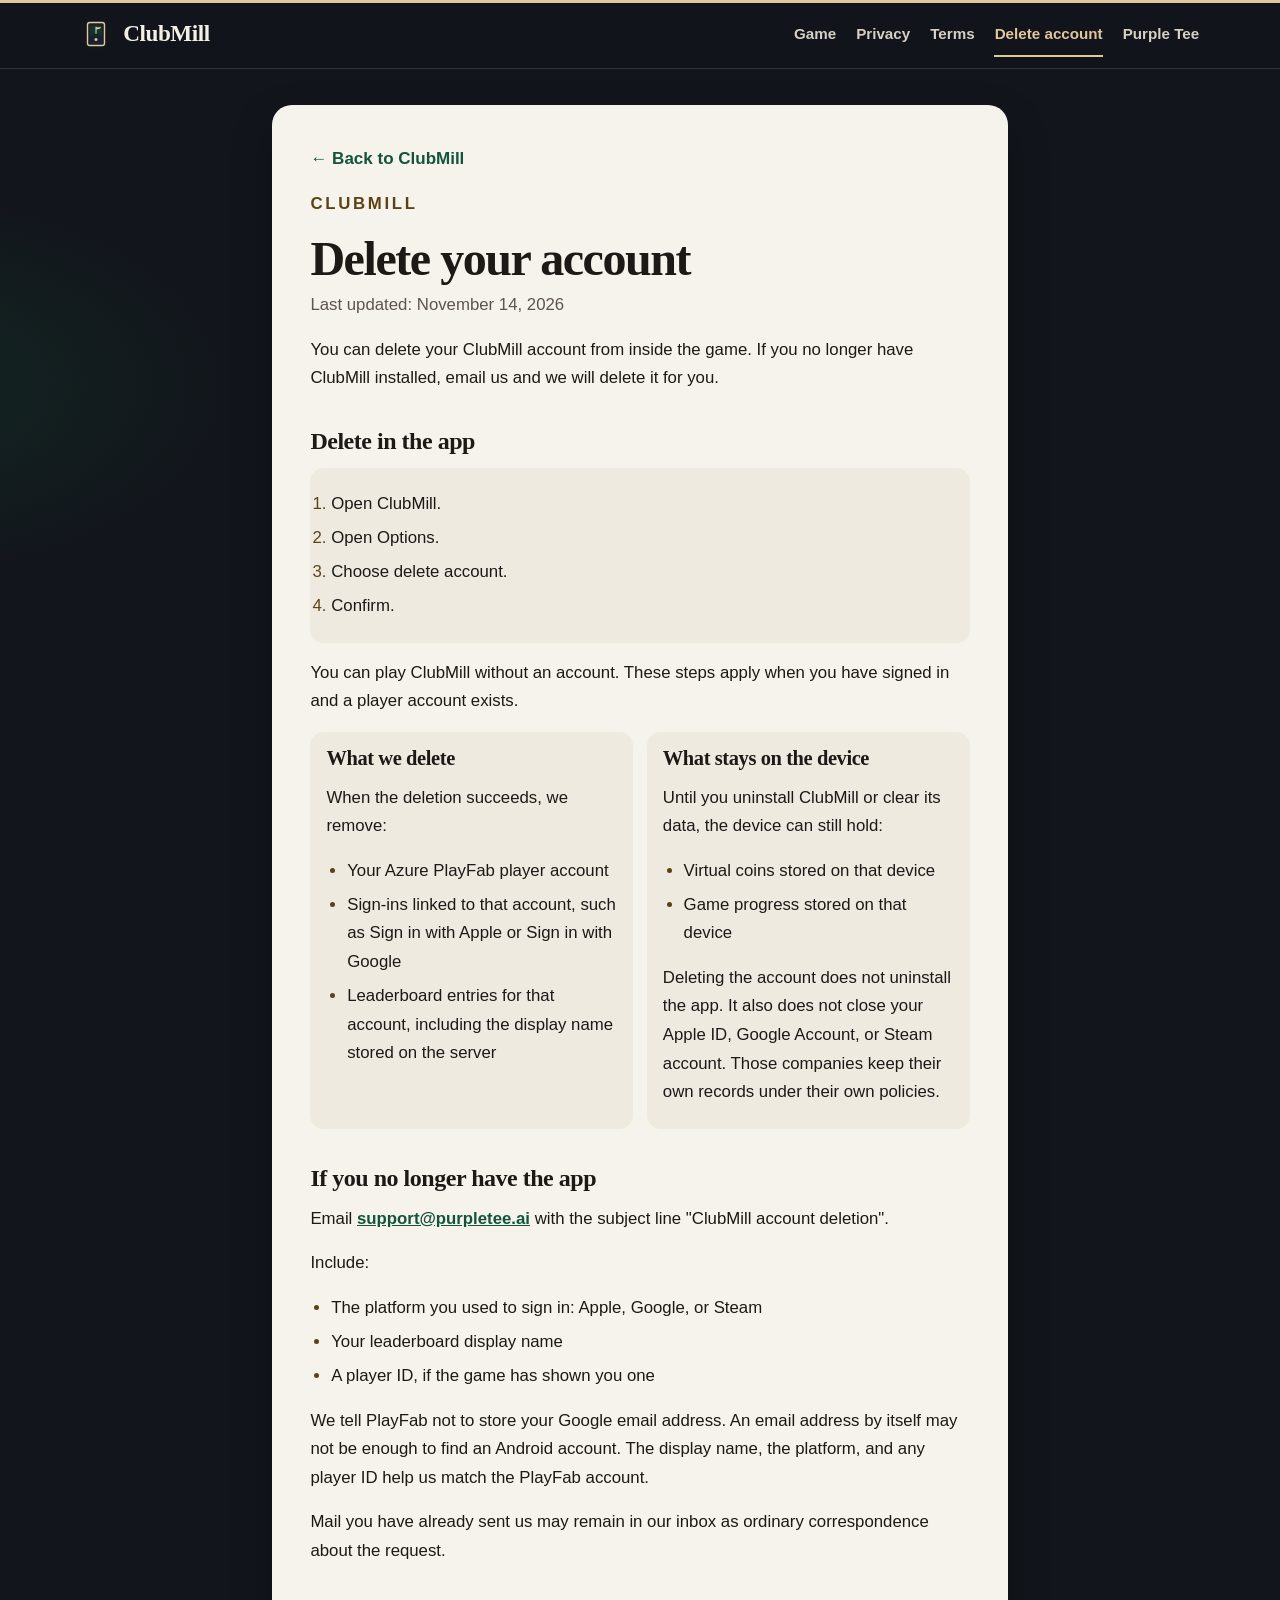
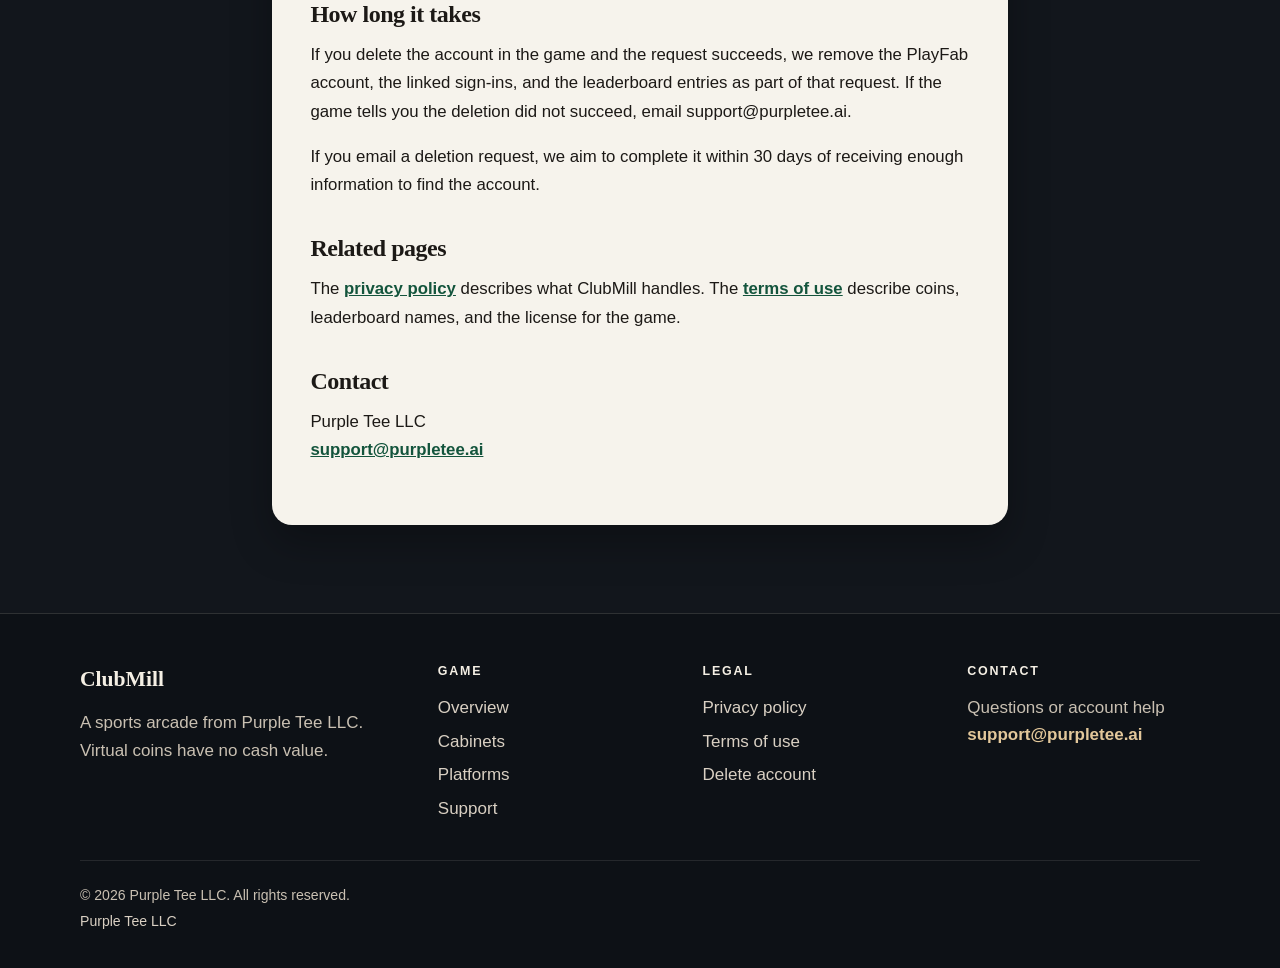
==== clubmill-delete-account.html @ e3144388 "Add ClubMill pages for store listings ClubMill gets its own landing page, privacy policy, terms, and" ====
<!DOCTYPE html>
<html lang="en">
<head>
    <meta charset="UTF-8">
    <meta name="viewport" content="width=device-width, initial-scale=1.0">
    <meta name="description" content="How to delete your ClubMill account, in the game or by email to Purple Tee LLC at support@purpletee.ai.">
    <title>Delete Your ClubMill Account</title>
    <link rel="canonical" href="https://purpletee.ai/clubmill-delete-account.html">
    <meta name="referrer" content="strict-origin-when-cross-origin">
    <meta name="theme-color" content="#12161c">
    <meta http-equiv="Content-Security-Policy" content="default-src 'self'; script-src 'self'; style-src 'self'; img-src 'self'; object-src 'none'; base-uri 'self'; form-action 'self'; upgrade-insecure-requests">
    <link rel="icon" href="assets/clubmill/mark.svg" type="image/svg+xml">
    <link rel="stylesheet" href="clubmill.css">
</head>
<body class="cm">
    <a class="skip" href="#content">Skip to content</a>

    <header class="site-header">
        <div class="wrap header-inner">
            <a class="wordmark" href="clubmill.html">
                <img src="assets/clubmill/mark.svg" alt="" width="32" height="32">
                ClubMill
            </a>
            <nav class="site-nav" aria-label="ClubMill">
                <a href="clubmill.html">Game</a>
                <a href="clubmill-privacy.html">Privacy</a>
                <a href="clubmill-terms.html">Terms</a>
                <span class="nav-break" aria-hidden="true"></span>
                <a href="clubmill-delete-account.html" aria-current="page">Delete account</a>
                <a href="index.html">Purple Tee</a>
            </nav>
        </div>
    </header>

    <main id="content" class="page-intro">
        <article class="doc">
            <a class="back-link" href="clubmill.html">&larr; Back to ClubMill</a>
            <p class="kicker">ClubMill</p>
            <h1>Delete your account</h1>
            <p class="updated">Last updated: November 14, 2026</p>

            <p>You can delete your ClubMill account from inside the game. If you no longer have ClubMill installed, email us and we will delete it for you.</p>

            <section>
                <h2>Delete in the app</h2>
                <ol class="steps">
                    <li>Open ClubMill.</li>
                    <li>Open Options.</li>
                    <li>Choose delete account.</li>
                    <li>Confirm.</li>
                </ol>
                <p>You can play ClubMill without an account. These steps apply when you have signed in and a player account exists.</p>
            </section>

            <div class="split">
                <section>
                    <h2>What we delete</h2>
                    <p>When the deletion succeeds, we remove:</p>
                    <ul>
                        <li>Your Azure PlayFab player account</li>
                        <li>Sign-ins linked to that account, such as Sign in with Apple or Sign in with Google</li>
                        <li>Leaderboard entries for that account, including the display name stored on the server</li>
                    </ul>
                </section>
                <section>
                    <h2>What stays on the device</h2>
                    <p>Until you uninstall ClubMill or clear its data, the device can still hold:</p>
                    <ul>
                        <li>Virtual coins stored on that device</li>
                        <li>Game progress stored on that device</li>
                    </ul>
                    <p>Deleting the account does not uninstall the app. It also does not close your Apple ID, Google Account, or Steam account. Those companies keep their own records under their own policies.</p>
                </section>
            </div>

            <section>
                <h2>If you no longer have the app</h2>
                <p>Email <a href="mailto:support@purpletee.ai">support@purpletee.ai</a> with the subject line "ClubMill account deletion".</p>
                <p>Include:</p>
                <ul>
                    <li>The platform you used to sign in: Apple, Google, or Steam</li>
                    <li>Your leaderboard display name</li>
                    <li>A player ID, if the game has shown you one</li>
                </ul>
                <p>We tell PlayFab not to store your Google email address. An email address by itself may not be enough to find an Android account. The display name, the platform, and any player ID help us match the PlayFab account.</p>
                <p>Mail you have already sent us may remain in our inbox as ordinary correspondence about the request.</p>
            </section>

            <section>
                <h2>How long it takes</h2>
                <!-- TODO(Allen): Confirm this timing before you rely on it in Play Console.
                     Placeholder below: in-app deletion is removed when the request succeeds, and email requests are aimed at 30 days.
                     Replace both sentences if deletion is queued, if PlayFab removal is delayed, or if you want a different email window. -->
                <p>If you delete the account in the game and the request succeeds, we remove the PlayFab account, the linked sign-ins, and the leaderboard entries as part of that request. If the game tells you the deletion did not succeed, email support@purpletee.ai.</p>
                <p>If you email a deletion request, we aim to complete it within 30 days of receiving enough information to find the account.</p>
            </section>

            <section>
                <h2>Related pages</h2>
                <p>The <a href="clubmill-privacy.html">privacy policy</a> describes what ClubMill handles. The <a href="clubmill-terms.html">terms of use</a> describe coins, leaderboard names, and the license for the game.</p>
            </section>

            <section>
                <h2>Contact</h2>
                <p>Purple Tee LLC<br> <a href="mailto:support@purpletee.ai">support@purpletee.ai</a></p>
            </section>
        </article>
    </main>

    <footer class="site-footer">
        <div class="wrap footer-grid">
            <div>
                <p class="footer-brand">ClubMill</p>
                <p>A sports arcade from Purple Tee LLC. Virtual coins have no cash value.</p>
            </div>
            <nav aria-label="Game">
                <p class="footer-label">Game</p>
                <ul>
                    <li><a href="clubmill.html">Overview</a></li>
                    <li><a href="clubmill.html#cabinets">Cabinets</a></li>
                    <li><a href="clubmill.html#platforms">Platforms</a></li>
                    <li><a href="clubmill.html#support">Support</a></li>
                </ul>
            </nav>
            <nav aria-label="Legal">
                <p class="footer-label">Legal</p>
                <ul>
                    <li><a href="clubmill-privacy.html">Privacy policy</a></li>
                    <li><a href="clubmill-terms.html">Terms of use</a></li>
                    <li><a href="clubmill-delete-account.html">Delete account</a></li>
                </ul>
            </nav>
            <div>
                <p class="footer-label">Contact</p>
                <p>Questions or account help</p>
                <p><a class="footer-email" href="mailto:support@purpletee.ai">support@purpletee.ai</a></p>
            </div>
        </div>
        <div class="wrap footer-bottom">
            <p>&copy; 2026 Purple Tee LLC. All rights reserved.</p>
            <p><a href="index.html">Purple Tee LLC</a></p>
        </div>
    </footer>
</body>
</html>
---- clubmill.css ----
/* ClubMill pages only. Local Links keeps styles.css. Do not merge these rules into styles.css. */

:root {
    --ink: #12161c;
    --ink-2: #1a212c;
    --ink-3: #232b3a;
    --paper: #f6f3ec;
    --paper-2: #efeae0;
    --ivory: #f4efe4;
    --ivory-dim: #d9d0c3;
    --muted: #c9c0b2;
    --brass: #e2c79a;
    --brass-ink: #5c4316;
    --green: #d5f5e3;
    --text: #1c1916;
    --text-soft: #4e473f;
    --link: #13543c;
    --line: rgba(244, 239, 228, 0.14);
    --serif: "Iowan Old Style", "Palatino Linotype", Palatino, Georgia, "Times New Roman", serif;
    --sans: -apple-system, BlinkMacSystemFont, "Segoe UI", Roboto, "Helvetica Neue", Arial, sans-serif;
    --wrap: 1120px;
    --shadow: 0 18px 40px rgba(0, 0, 0, 0.28);
}

* {
    box-sizing: border-box;
}

html {
    scroll-behavior: smooth;
}

body.cm {
    margin: 0;
    min-height: 100vh;
    background:
        radial-gradient(900px 420px at 100% -10%, rgba(226, 199, 154, 0.14), transparent 55%),
        radial-gradient(700px 380px at -10% 15%, rgba(20, 53, 40, 0.55), transparent 50%),
        var(--ink);
    color: var(--ivory);
    font-family: var(--sans);
    font-size: 1.0625rem;
    line-height: 1.6;
}

img {
    max-width: 100%;
    height: auto;
}

a {
    color: inherit;
}

:focus-visible {
    outline: 2px solid var(--brass);
    outline-offset: 3px;
}

::selection {
    background: var(--brass);
    color: var(--ink);
}

.skip {
    position: absolute;
    left: 1rem;
    top: -4rem;
    background: var(--ivory);
    color: var(--ink);
    padding: 0.6rem 1rem;
    z-index: 5;
    border-radius: 0.4rem;
    font-weight: 700;
    text-decoration: none;
}

.skip:focus {
    top: 0.75rem;
}

.wrap {
    width: min(var(--wrap), calc(100% - 2.5rem));
    margin-inline: auto;
}

.site-header {
    position: relative;
    z-index: 2;
    background: rgba(18, 22, 28, 0.94);
    border-bottom: 1px solid var(--line);
    box-shadow: inset 0 3px 0 var(--brass);
}

.header-inner {
    display: flex;
    flex-wrap: wrap;
    align-items: center;
    justify-content: space-between;
    gap: 0.25rem 1.5rem;
    min-height: 4.25rem;
    padding: 0.35rem 0;
}

.wordmark {
    display: inline-flex;
    align-items: center;
    gap: 0.7rem;
    color: var(--ivory);
    text-decoration: none;
    font-family: var(--serif);
    font-size: 1.45rem;
    font-weight: 600;
    letter-spacing: -0.02em;
    padding: 0.35rem 0;
}

.wordmark img {
    width: 32px;
    height: 32px;
    display: block;
}

.site-nav {
    display: flex;
    flex-wrap: wrap;
    gap: 0.15rem 1.15rem;
}

.site-nav a {
    display: inline-block;
    padding: 0.7rem 0.05rem;
    color: var(--ivory-dim);
    text-decoration: none;
    font-size: 0.95rem;
    font-weight: 600;
}

.site-nav a:hover {
    color: var(--ivory);
}

.nav-break {
    display: none;
}

.site-nav a[aria-current="page"] {
    color: var(--brass);
    box-shadow: inset 0 -2px 0 var(--brass);
}

.hero {
    padding: 4.25rem 0 3.5rem;
}

.hero-grid {
    display: grid;
    grid-template-columns: minmax(0, 0.86fr) minmax(320px, 1.14fr);
    gap: 3rem;
    align-items: center;
}

.kicker {
    margin: 0 0 0.85rem;
    color: var(--brass);
    font-size: 0.75rem;
    font-weight: 700;
    letter-spacing: 0.16em;
    text-transform: uppercase;
}

.hero h1 {
    margin: 0;
    font-family: var(--serif);
    font-size: clamp(3.4rem, 8vw, 6rem);
    font-weight: 600;
    letter-spacing: -0.035em;
    line-height: 0.9;
}

.hero-dek {
    margin: 1.15rem 0 0;
    max-width: 22rem;
    font-family: var(--serif);
    font-size: clamp(1.35rem, 2.4vw, 1.8rem);
    line-height: 1.3;
    color: var(--ivory);
}

.facts {
    display: flex;
    flex-wrap: wrap;
    gap: 0.45rem 1.35rem;
    list-style: none;
    padding: 0;
    margin: 1.6rem 0 0;
}

.facts li {
    position: relative;
    padding-left: 0.95rem;
    color: var(--ivory-dim);
    font-size: 0.95rem;
}

.facts li::before {
    content: "";
    position: absolute;
    left: 0;
    top: 0.55rem;
    width: 0.38rem;
    height: 0.38rem;
    border-radius: 50%;
    background: var(--brass);
}

.hero-stage {
    background: linear-gradient(180deg, rgba(255, 255, 255, 0.035), rgba(255, 255, 255, 0.015));
    border: 1px solid var(--line);
    border-radius: 1.5rem;
    padding: 1.5rem 0.85rem 1rem;
    box-shadow: var(--shadow);
}

.stage-caption {
    margin: 0.85rem 0 0.15rem;
    text-align: center;
    color: var(--muted);
    font-size: 0.82rem;
    letter-spacing: 0.08em;
    text-transform: uppercase;
}

.cabinet-row {
    display: grid;
    grid-template-columns: repeat(4, minmax(0, 1fr));
    gap: 0.7rem;
    align-items: end;
}

.cabinet {
    background: linear-gradient(180deg, #313a4c 0%, #1c2431 42%, #141a24 100%);
    border: 1px solid rgba(226, 199, 154, 0.55);
    border-radius: 0.85rem 0.85rem 0.45rem 0.45rem;
    padding: 0.55rem 0.5rem 0.6rem;
    box-shadow: inset 0 1px 0 rgba(255, 255, 255, 0.16), 0 14px 24px rgba(0, 0, 0, 0.28);
}

.cabinet:nth-child(2),
.cabinet:nth-child(3) {
    margin-bottom: 0.85rem;
}

.cabinet .marquee {
    margin: 0 0 0.45rem;
    padding-bottom: 0.35rem;
    border-bottom: 1px solid rgba(226, 199, 154, 0.35);
    text-align: center;
    color: var(--brass);
    font-size: 0.68rem;
    font-weight: 700;
    letter-spacing: 0.08em;
    text-transform: uppercase;
    overflow: hidden;
    text-overflow: ellipsis;
    white-space: nowrap;
}

.screen {
    display: grid;
    place-items: center;
    aspect-ratio: 5 / 4;
    border-radius: 0.35rem;
    border: 1px solid rgba(0, 0, 0, 0.45);
    box-shadow: inset 0 0 0 2px rgba(226, 199, 154, 0.16);
}

.screen svg {
    width: 78%;
    height: auto;
}

.cabinet-golf .screen { background: radial-gradient(circle at 50% 20%, #1d5a42, #0e241c 72%); }
.cabinet-football .screen { background: radial-gradient(circle at 50% 20%, #2a4472, #121a2c 72%); }
.cabinet-soccer .screen { background: radial-gradient(circle at 50% 20%, #1e5a38, #102218 72%); }
.cabinet-baseball .screen { background: radial-gradient(circle at 50% 20%, #5a4630, #241c14 72%); }

.deck {
    display: flex;
    align-items: center;
    justify-content: center;
    gap: 0.35rem;
    margin-top: 0.45rem;
    height: 1.45rem;
    border-radius: 0.35rem;
    background: #0e131b;
}

.deck span {
    width: 0.48rem;
    height: 0.48rem;
    border-radius: 50%;
    background: var(--brass);
    box-shadow: inset 0 -1px 0 rgba(0, 0, 0, 0.35);
}

.section {
    padding: 4.5rem 0;
    scroll-margin-top: 5rem;
}

.section + .section {
    border-top: 1px solid var(--line);
}

.section-head {
    max-width: 40rem;
    margin-bottom: 2rem;
}

.section h2,
.support h2 {
    margin: 0;
    font-family: var(--serif);
    font-size: clamp(2rem, 4vw, 2.75rem);
    font-weight: 600;
    letter-spacing: -0.03em;
    line-height: 1.1;
}

.lede {
    margin: 0.9rem 0 0;
    color: var(--ivory-dim);
    font-size: 1.08rem;
}

.pitch {
    padding-top: 1rem;
}

.pitch h2 {
    max-width: 16em;
}

.pitch-copy {
    margin: 0;
    max-width: 42rem;
    font-family: var(--serif);
    font-size: clamp(1.28rem, 2.2vw, 1.6rem);
    line-height: 1.45;
    color: var(--ivory);
}

.feature-grid,
.platform-grid,
.slot-grid {
    display: grid;
    gap: 1rem;
    list-style: none;
    padding: 0;
    margin: 0;
}

.feature-grid {
    grid-template-columns: repeat(3, minmax(0, 1fr));
}

.card,
.platform {
    background: rgba(255, 255, 255, 0.03);
    border: 1px solid var(--line);
    border-radius: 1rem;
    padding: 1.3rem 1.2rem 1.35rem;
}

.card h3,
.platform h3 {
    margin: 0.85rem 0 0.4rem;
    font-family: var(--serif);
    font-size: 1.35rem;
    font-weight: 600;
    letter-spacing: -0.02em;
}

.card p,
.platform p {
    margin: 0;
    color: var(--ivory-dim);
}

.icon {
    display: grid;
    place-items: center;
    width: 2.6rem;
    height: 2.6rem;
    border-radius: 0.7rem;
    color: var(--brass);
    background: rgba(226, 199, 154, 0.08);
    border: 1px solid rgba(226, 199, 154, 0.28);
}

.icon svg {
    width: 1.35rem;
    height: 1.35rem;
    display: block;
}

.slot-grid {
    grid-template-columns: repeat(4, minmax(0, 1fr));
    gap: 1.15rem;
}

.slot-grid figure {
    margin: 0;
}

.phone {
    background: #0e131b;
    border: 1px solid rgba(226, 199, 154, 0.5);
    border-radius: 1.35rem;
    padding: 0.5rem;
    box-shadow: var(--shadow);
}

.phone-screen {
    aspect-ratio: 9 / 16;
    border-radius: 1rem;
    background:
        linear-gradient(180deg, rgba(226, 199, 154, 0.1), transparent 28%),
        var(--ink-2);
    display: flex;
    flex-direction: column;
    align-items: center;
    justify-content: center;
    gap: 0.35rem;
    text-align: center;
    padding: 1rem;
}

.phone-screen::before {
    content: "";
    width: 38%;
    aspect-ratio: 4 / 5;
    margin-bottom: 0.65rem;
    border: 1px solid rgba(226, 199, 154, 0.55);
    border-radius: 0.35rem 0.35rem 0.2rem 0.2rem;
    background:
        linear-gradient(var(--brass), var(--brass)) center 18% / 62% 1px no-repeat,
        linear-gradient(#143528, #143528) center 42% / 62% 26% no-repeat,
        linear-gradient(#0e131b, #0e131b) center 78% / 70% 16% no-repeat;
}

.slot-kicker {
    color: var(--brass);
    font-size: 0.68rem;
    font-weight: 700;
    letter-spacing: 0.14em;
    text-transform: uppercase;
}

.slot-name {
    font-family: var(--serif);
    font-size: clamp(1.2rem, 2vw, 1.55rem);
    color: var(--ivory);
}

.slot-note {
    color: var(--muted);
    font-size: 0.82rem;
}

.slot-grid figcaption {
    margin-top: 0.75rem;
    text-align: center;
    color: var(--ivory-dim);
    font-size: 0.92rem;
}

.platform-grid {
    grid-template-columns: repeat(3, minmax(0, 1fr));
}

.device {
    color: var(--brass);
}

.device-phone,
.device-desktop {
    display: block;
    border: 1.5px solid var(--brass);
    position: relative;
}

.device-phone {
    width: 1.55rem;
    height: 2.35rem;
    border-radius: 0.32rem;
}

.device-phone span {
    position: absolute;
    left: 50%;
    bottom: 0.22rem;
    width: 0.32rem;
    height: 0.32rem;
    border: 1.5px solid var(--brass);
    border-radius: 50%;
    transform: translateX(-50%);
}

.device-desktop {
    width: 2.5rem;
    height: 1.65rem;
    border-radius: 0.25rem;
    margin-bottom: 0.45rem;
}

.device-desktop::after {
    content: "";
    position: absolute;
    left: 50%;
    bottom: -0.42rem;
    width: 0.95rem;
    height: 0.32rem;
    border: 1.5px solid var(--brass);
    border-radius: 0 0 0.15rem 0.15rem;
    transform: translateX(-50%);
}

.platform .platform-status {
    display: inline-block;
    margin: 0.15rem 0 0.8rem;
    padding: 0.22rem 0.6rem;
    border-radius: 999px;
    background: rgba(213, 245, 227, 0.1);
    color: var(--green);
    font-size: 0.82rem;
    font-weight: 700;
}

.platform .platform-status-wait {
    background: rgba(226, 199, 154, 0.12);
    color: var(--brass);
}

.badge-slots {
    display: grid;
    grid-template-columns: repeat(3, minmax(0, 1fr));
    gap: 0.75rem;
    list-style: none;
    padding: 0;
    margin: 1.5rem 0 0;
}

.badge-slot {
    min-height: 4.25rem;
    padding: 0.8rem 1rem;
    border: 1px dashed rgba(226, 199, 154, 0.6);
    border-radius: 0.8rem;
    display: flex;
    flex-direction: column;
    justify-content: center;
    gap: 0.15rem;
}

.badge-slot strong {
    font-weight: 600;
}

.badge-slot span {
    color: var(--brass);
    font-size: 0.72rem;
    font-weight: 700;
    letter-spacing: 0.12em;
    text-transform: uppercase;
}

.support-panel {
    display: grid;
    grid-template-columns: minmax(0, 1.15fr) minmax(0, 0.85fr);
    gap: 2rem;
    align-items: start;
    background: var(--ink-2);
    border: 1px solid var(--line);
    border-radius: 1.25rem;
    padding: 2rem;
    box-shadow: var(--shadow);
}

.support-panel .lede {
    margin-bottom: 1.1rem;
}

.support-email {
    font-family: var(--serif);
    font-size: clamp(1.45rem, 3vw, 2.05rem);
    font-weight: 600;
    color: var(--brass);
    text-decoration: none;
    overflow-wrap: anywhere;
}

.support-email:hover {
    text-decoration: underline;
}

.legal-links {
    display: grid;
    gap: 0.65rem;
    list-style: none;
    padding: 0;
    margin: 0;
}

.legal-links a {
    display: block;
    padding: 0.85rem 1rem;
    border-radius: 0.8rem;
    background: rgba(255, 255, 255, 0.03);
    border: 1px solid var(--line);
    color: var(--ivory);
    text-decoration: none;
}

.legal-links a:hover {
    border-color: rgba(226, 199, 154, 0.7);
}

.legal-links small {
    display: block;
    margin-top: 0.15rem;
    color: var(--muted);
    font-size: 0.88rem;
    font-weight: 500;
}

.site-footer {
    border-top: 1px solid var(--line);
    background: #0d1116;
    padding: 3rem 0 2rem;
    margin-top: 1rem;
}

.footer-grid {
    display: grid;
    grid-template-columns: 1.4fr 1fr 1fr 1fr;
    gap: 2rem;
}

.site-footer .footer-brand {
    margin: 0 0 0.8rem;
    font-family: var(--serif);
    font-size: 1.35rem;
    font-weight: 600;
    color: var(--ivory);
}

.site-footer p,
.site-footer li,
.site-footer a {
    color: var(--muted);
}

.site-footer p {
    margin: 0;
}

.site-footer .footer-label {
    margin: 0 0 0.75rem;
    font-size: 0.78rem;
    font-weight: 700;
    letter-spacing: 0.14em;
    text-transform: uppercase;
    color: var(--ivory);
}

.site-footer ul {
    list-style: none;
    padding: 0;
    margin: 0;
}

.site-footer li {
    margin: 0.4rem 0;
}

.site-footer a {
    color: var(--ivory-dim);
    text-decoration: none;
}

.site-footer a:hover {
    color: var(--ivory);
    text-decoration: underline;
}

.site-footer .footer-email {
    color: var(--brass);
    font-weight: 700;
    text-decoration: none;
    overflow-wrap: anywhere;
}

.site-footer .footer-email:hover {
    color: var(--ivory);
}

.footer-bottom {
    margin-top: 2rem;
    padding-top: 1.25rem;
    border-top: 1px solid rgba(244, 239, 228, 0.1);
    color: var(--muted);
    font-size: 0.88rem;
}

.footer-bottom p {
    margin: 0.2rem 0;
}

.page-intro {
    padding: 2.25rem 0 0.5rem;
}

.doc {
    width: min(46rem, calc(100% - 2.5rem));
    margin: 0 auto 4rem;
    background: var(--paper);
    color: var(--text);
    border-radius: 1.25rem;
    padding: 2.5rem 2.4rem 2.75rem;
    box-shadow: var(--shadow);
}

.doc h1 {
    margin: 0.35rem 0 0.4rem;
    font-family: var(--serif);
    font-size: clamp(2.2rem, 5vw, 3rem);
    font-weight: 600;
    letter-spacing: -0.03em;
    line-height: 1.05;
    color: var(--text);
}

.doc .kicker {
    color: var(--brass-ink);
}

.updated {
    margin: 0 0 1.5rem;
    color: #5c554c;
    font-size: 0.95rem;
}

.doc p,
.doc li {
    font-size: 1.05rem;
    line-height: 1.7;
}

.doc p {
    margin: 0 0 1rem;
}

.doc a {
    color: var(--link);
    font-weight: 600;
    overflow-wrap: anywhere;
}

.doc a:hover {
    color: #0c3b2a;
}

.doc h2 {
    margin: 2.1rem 0 0.75rem;
    font-family: var(--serif);
    font-size: 1.5rem;
    font-weight: 600;
    letter-spacing: -0.02em;
    line-height: 1.25;
    color: var(--text);
}

.doc h3 {
    margin: 1.25rem 0 0.4rem;
    font-size: 1.05rem;
    letter-spacing: 0.01em;
}

.doc ul,
.doc ol {
    margin: 0 0 1rem;
    padding-left: 1.3rem;
}

.doc li {
    margin: 0.35rem 0;
}

.doc li::marker {
    color: var(--brass-ink);
}

.summary {
    margin: 0 0 1.75rem;
    padding: 0.2rem 0 0.2rem 1rem;
    border-left: 3px solid var(--brass-ink);
}

.summary li {
    color: var(--text);
}

.back-link {
    display: inline-block;
    margin-bottom: 1.1rem;
    color: var(--link);
    font-weight: 700;
    text-decoration: none;
}

.back-link:hover {
    text-decoration: underline;
}

.steps {
    margin: 0 0 1.25rem;
    padding: 1rem 1rem 1rem 2.4rem;
    background: var(--paper-2);
    border-radius: 0.85rem;
}

.split {
    display: grid;
    grid-template-columns: 1fr 1fr;
    gap: 0.85rem;
    margin: 0.4rem 0 0.5rem;
}

.split section {
    background: var(--paper-2);
    border-radius: 0.85rem;
    padding: 0.9rem 1rem 0.4rem;
}

.split h2 {
    margin-top: 0;
    font-size: 1.28rem;
}

.note {
    margin-top: 0.25rem;
    color: var(--text-soft);
}

@media (max-width: 980px) {
    .hero-grid,
    .support-panel,
    .footer-grid {
        grid-template-columns: 1fr;
    }

    .feature-grid,
    .platform-grid {
        grid-template-columns: 1fr 1fr;
    }

    .slot-grid {
        grid-template-columns: 1fr 1fr;
        max-width: 34rem;
    }

    .hero {
        padding-top: 2.75rem;
    }

    .cabinet:nth-child(2),
    .cabinet:nth-child(3) {
        margin-bottom: 0;
    }
}

@media (max-width: 460px) {
    .nav-break {
        display: block;
        flex-basis: 100%;
        height: 0;
    }
}

@media (max-width: 680px) {
    .wrap,
    .doc {
        width: min(var(--wrap), calc(100% - 1.75rem));
    }

    .feature-grid,
    .platform-grid,
    .badge-slots,
    .split {
        grid-template-columns: 1fr;
    }

    .cabinet-row {
        grid-template-columns: 1fr 1fr;
        max-width: 18rem;
        margin-inline: auto;
    }

    .section {
        padding: 3.25rem 0;
    }

    .doc {
        padding: 1.5rem 1.15rem 1.85rem;
        border-radius: 1rem;
        margin-bottom: 2.5rem;
    }

    .support-panel {
        padding: 1.35rem;
    }

    .hero h1 {
        font-size: 3.15rem;
    }
}

@media (min-width: 900px) {
    .site-header {
        position: sticky;
        top: 0;
    }
}

@media (prefers-reduced-motion: reduce) {
    html {
        scroll-behavior: auto;
    }
}

@media print {
    body.cm {
        background: #fff;
        color: #000;
    }

    .site-header,
    .site-footer,
    .skip {
        display: none;
    }

    .doc {
        box-shadow: none;
        width: auto;
        margin: 0;
        border-radius: 0;
    }
}
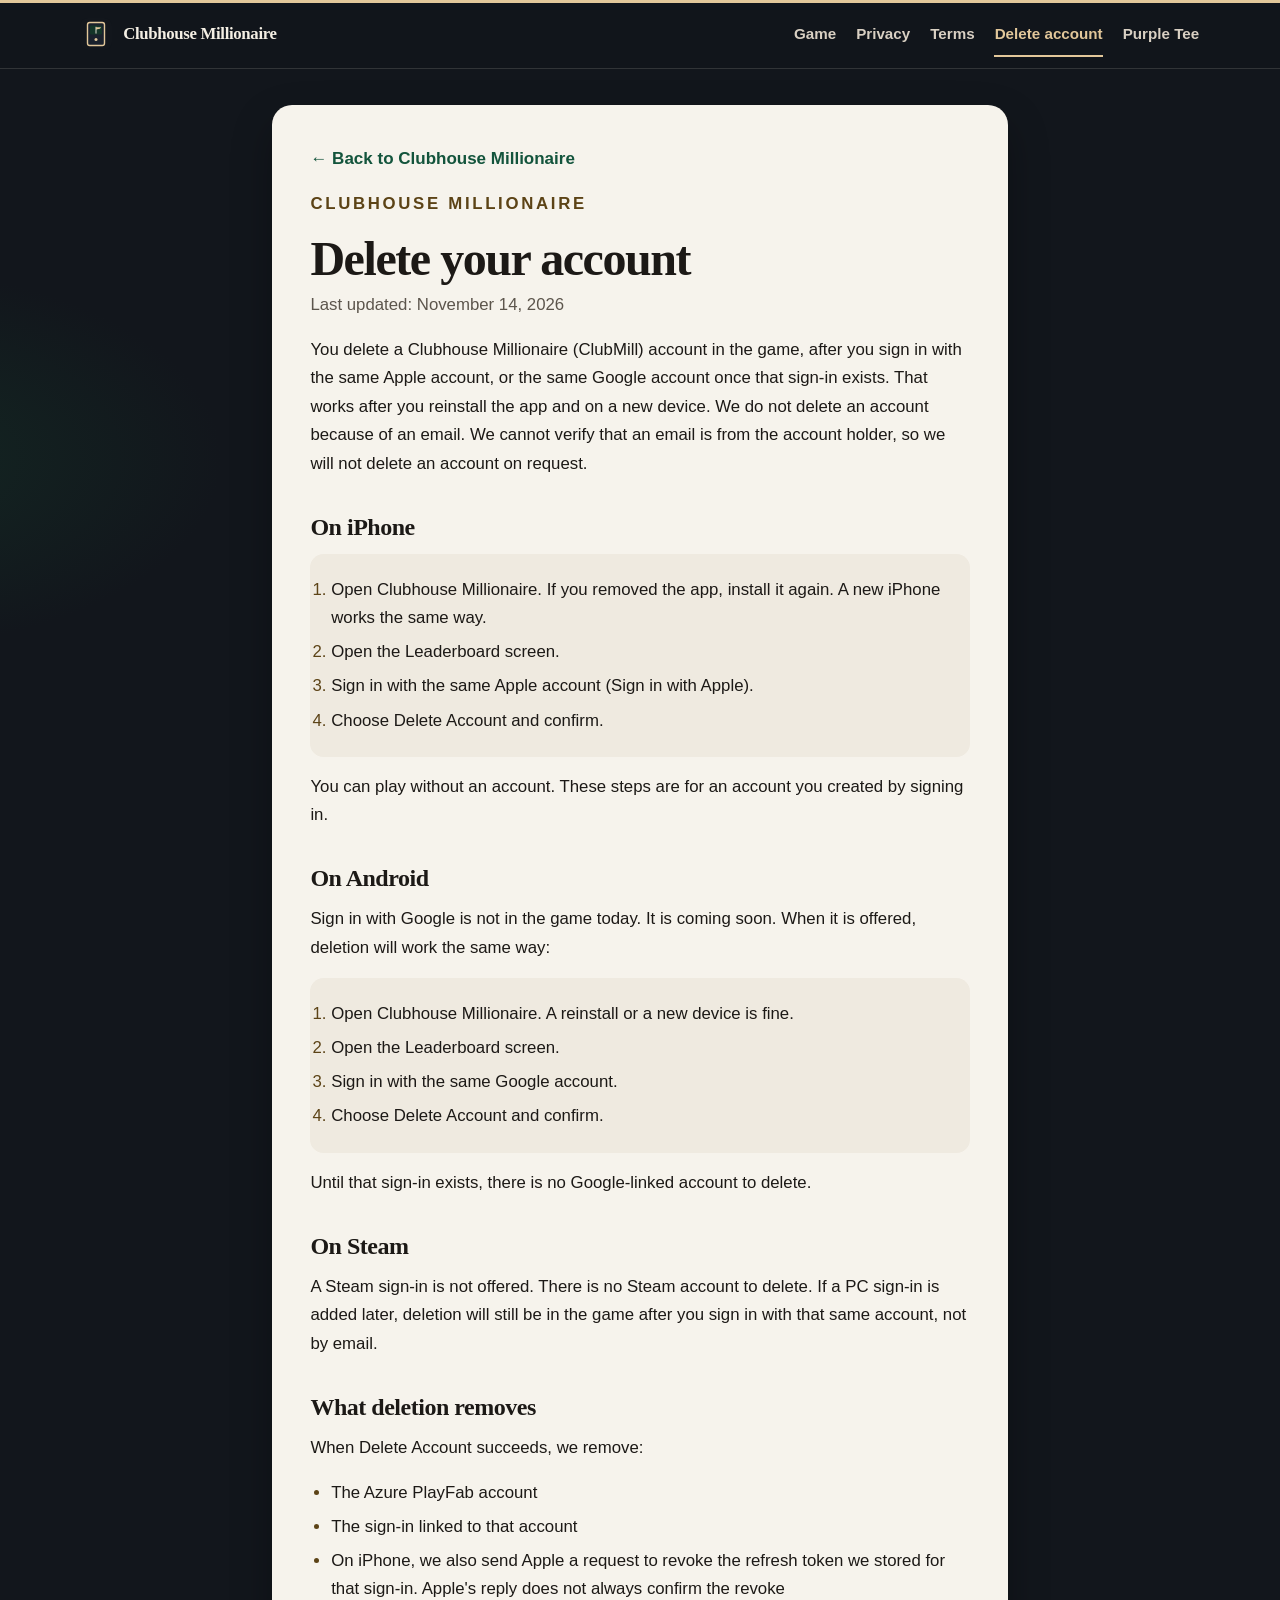
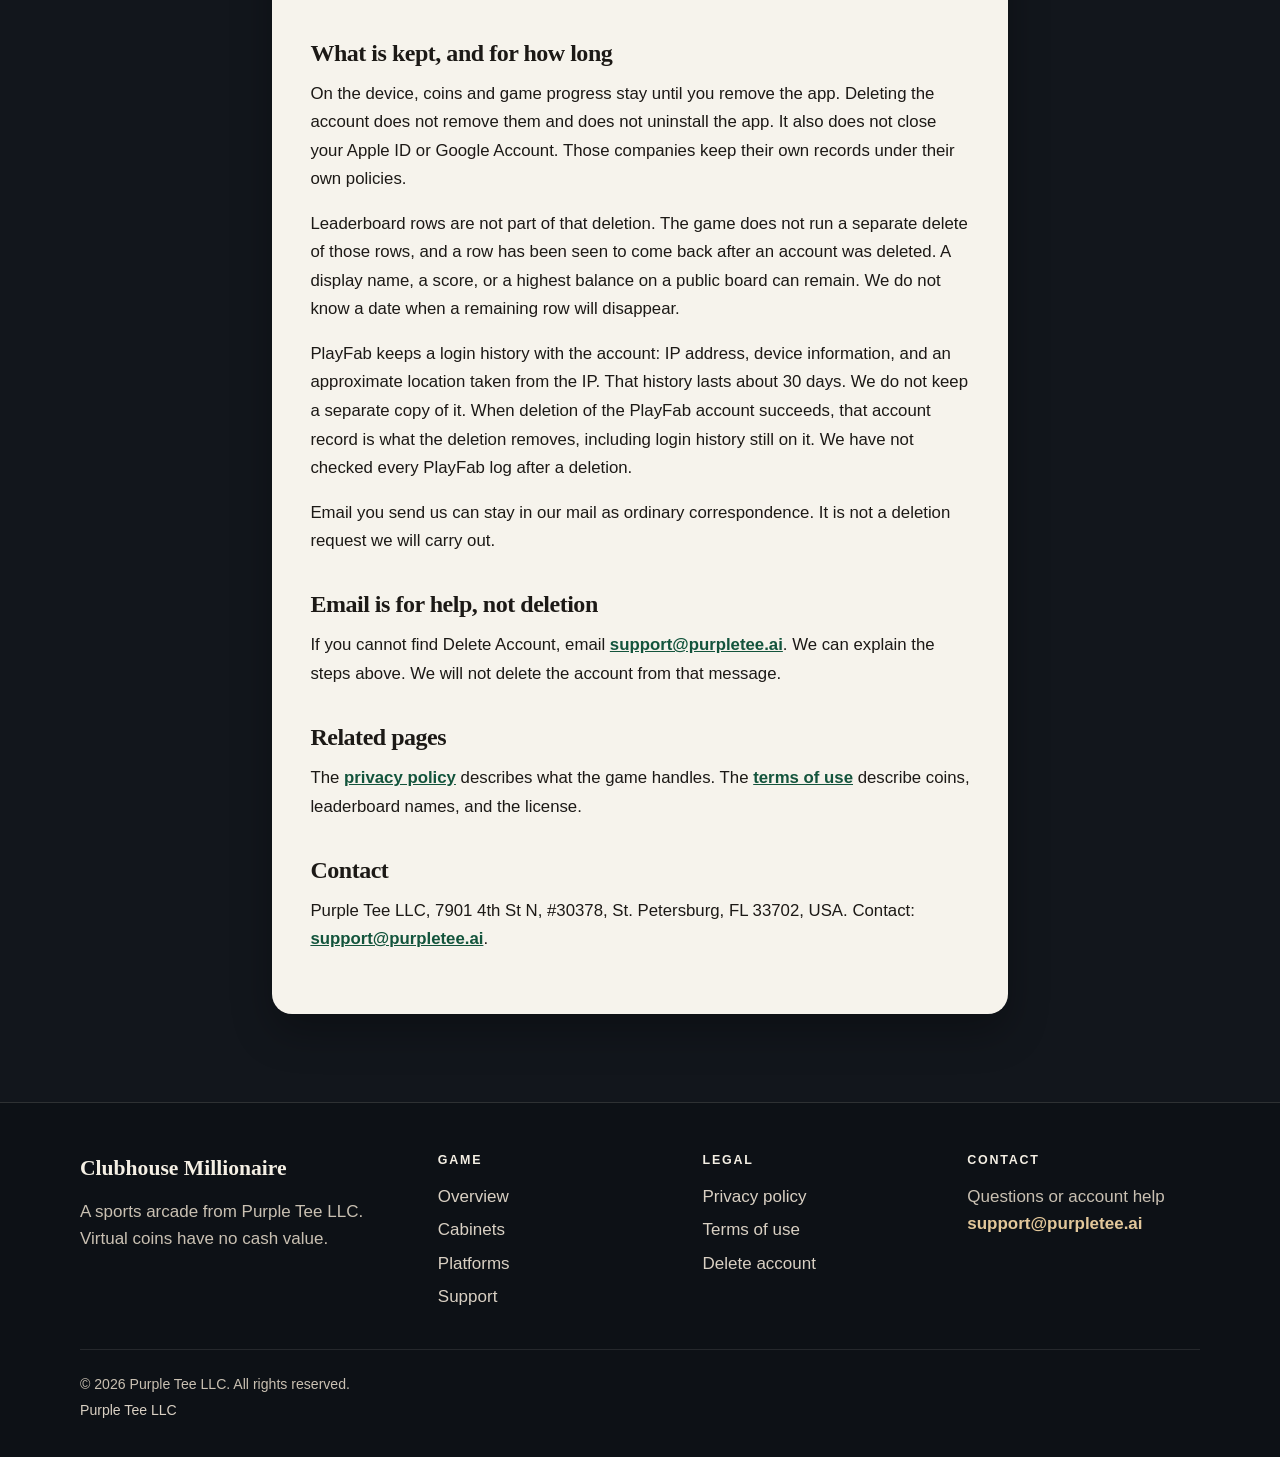
==== commit 82b15d8d: "Update Clubhouse Millionaire pages from the code review Name the game Clubhouse Millionaire on the f" ====
--- a/clubmill-delete-account.html
+++ b/clubmill-delete-account.html
@@ -3,8 +3,8 @@
 <head>
     <meta charset="UTF-8">
     <meta name="viewport" content="width=device-width, initial-scale=1.0">
-    <meta name="description" content="How to delete your ClubMill account, in the game or by email to Purple Tee LLC at support@purpletee.ai.">
-    <title>Delete Your ClubMill Account</title>
+    <meta name="description" content="How to delete your Clubhouse Millionaire account in the game. Purple Tee LLC does not delete an account from an email.">
+    <title>Delete Your Clubhouse Millionaire Account</title>
     <link rel="canonical" href="https://purpletee.ai/clubmill-delete-account.html">
     <meta name="referrer" content="strict-origin-when-cross-origin">
     <meta name="theme-color" content="#12161c">
@@ -19,9 +19,9 @@
         <div class="wrap header-inner">
             <a class="wordmark" href="clubmill.html">
                 <img src="assets/clubmill/mark.svg" alt="" width="32" height="32">
-                ClubMill
+                Clubhouse Millionaire
             </a>
-            <nav class="site-nav" aria-label="ClubMill">
+            <nav class="site-nav" aria-label="Clubhouse Millionaire">
                 <a href="clubmill.html">Game</a>
                 <a href="clubmill-privacy.html">Privacy</a>
                 <a href="clubmill-terms.html">Terms</a>
@@ -34,75 +34,72 @@
 
     <main id="content" class="page-intro">
         <article class="doc">
-            <a class="back-link" href="clubmill.html">&larr; Back to ClubMill</a>
-            <p class="kicker">ClubMill</p>
+            <a class="back-link" href="clubmill.html">&larr; Back to Clubhouse Millionaire</a>
+            <p class="kicker">Clubhouse Millionaire</p>
             <h1>Delete your account</h1>
             <p class="updated">Last updated: November 14, 2026</p>
 
-            <p>You can delete your ClubMill account from inside the game. If you no longer have ClubMill installed, email us and we will delete it for you.</p>
+            <p>You delete a Clubhouse Millionaire (ClubMill) account in the game, after you sign in with the same Apple account, or the same Google account once that sign-in exists. That works after you reinstall the app and on a new device. We do not delete an account because of an email. We cannot verify that an email is from the account holder, so we will not delete an account on request.</p>
 
             <section>
-                <h2>Delete in the app</h2>
+                <h2>On iPhone</h2>
                 <ol class="steps">
-                    <li>Open ClubMill.</li>
-                    <li>Open Options.</li>
-                    <li>Choose delete account.</li>
-                    <li>Confirm.</li>
+                    <li>Open Clubhouse Millionaire. If you removed the app, install it again. A new iPhone works the same way.</li>
+                    <li>Open the Leaderboard screen.</li>
+                    <li>Sign in with the same Apple account (Sign in with Apple).</li>
+                    <li>Choose Delete Account and confirm.</li>
                 </ol>
-                <p>You can play ClubMill without an account. These steps apply when you have signed in and a player account exists.</p>
-            </section>
-
-            <div class="split">
-                <section>
-                    <h2>What we delete</h2>
-                    <p>When the deletion succeeds, we remove:</p>
-                    <ul>
-                        <li>Your Azure PlayFab player account</li>
-                        <li>Sign-ins linked to that account, such as Sign in with Apple or Sign in with Google</li>
-                        <li>Leaderboard entries for that account, including the display name stored on the server</li>
-                    </ul>
-                </section>
-                <section>
-                    <h2>What stays on the device</h2>
-                    <p>Until you uninstall ClubMill or clear its data, the device can still hold:</p>
-                    <ul>
-                        <li>Virtual coins stored on that device</li>
-                        <li>Game progress stored on that device</li>
-                    </ul>
-                    <p>Deleting the account does not uninstall the app. It also does not close your Apple ID, Google Account, or Steam account. Those companies keep their own records under their own policies.</p>
-                </section>
-            </div>
-
-            <section>
-                <h2>If you no longer have the app</h2>
-                <p>Email <a href="mailto:support@purpletee.ai">support@purpletee.ai</a> with the subject line "ClubMill account deletion".</p>
-                <p>Include:</p>
-                <ul>
-                    <li>The platform you used to sign in: Apple, Google, or Steam</li>
-                    <li>Your leaderboard display name</li>
-                    <li>A player ID, if the game has shown you one</li>
-                </ul>
-                <p>We tell PlayFab not to store your Google email address. An email address by itself may not be enough to find an Android account. The display name, the platform, and any player ID help us match the PlayFab account.</p>
-                <p>Mail you have already sent us may remain in our inbox as ordinary correspondence about the request.</p>
+                <p>You can play without an account. These steps are for an account you created by signing in.</p>
             </section>
 
             <section>
-                <h2>How long it takes</h2>
-                <!-- TODO(Allen): Confirm this timing before you rely on it in Play Console.
-                     Placeholder below: in-app deletion is removed when the request succeeds, and email requests are aimed at 30 days.
-                     Replace both sentences if deletion is queued, if PlayFab removal is delayed, or if you want a different email window. -->
-                <p>If you delete the account in the game and the request succeeds, we remove the PlayFab account, the linked sign-ins, and the leaderboard entries as part of that request. If the game tells you the deletion did not succeed, email support@purpletee.ai.</p>
-                <p>If you email a deletion request, we aim to complete it within 30 days of receiving enough information to find the account.</p>
+                <h2>On Android</h2>
+                <p>Sign in with Google is not in the game today. It is coming soon. When it is offered, deletion will work the same way:</p>
+                <ol class="steps">
+                    <li>Open Clubhouse Millionaire. A reinstall or a new device is fine.</li>
+                    <li>Open the Leaderboard screen.</li>
+                    <li>Sign in with the same Google account.</li>
+                    <li>Choose Delete Account and confirm.</li>
+                </ol>
+                <p>Until that sign-in exists, there is no Google-linked account to delete.</p>
+            </section>
+
+            <section>
+                <h2>On Steam</h2>
+                <p>A Steam sign-in is not offered. There is no Steam account to delete. If a PC sign-in is added later, deletion will still be in the game after you sign in with that same account, not by email.</p>
+            </section>
+
+            <section>
+                <h2>What deletion removes</h2>
+                <p>When Delete Account succeeds, we remove:</p>
+                <ul>
+                    <li>The Azure PlayFab account</li>
+                    <li>The sign-in linked to that account</li>
+                    <li>On iPhone, we also send Apple a request to revoke the refresh token we stored for that sign-in. Apple's reply does not always confirm the revoke</li>
+                </ul>
+            </section>
+
+            <section>
+                <h2>What is kept, and for how long</h2>
+                <p>On the device, coins and game progress stay until you remove the app. Deleting the account does not remove them and does not uninstall the app. It also does not close your Apple ID or Google Account. Those companies keep their own records under their own policies.</p>
+                <p>Leaderboard rows are not part of that deletion. The game does not run a separate delete of those rows, and a row has been seen to come back after an account was deleted. A display name, a score, or a highest balance on a public board can remain. We do not know a date when a remaining row will disappear.</p>
+                <p>PlayFab keeps a login history with the account: IP address, device information, and an approximate location taken from the IP. That history lasts about 30 days. We do not keep a separate copy of it. When deletion of the PlayFab account succeeds, that account record is what the deletion removes, including login history still on it. We have not checked every PlayFab log after a deletion.</p>
+                <p>Email you send us can stay in our mail as ordinary correspondence. It is not a deletion request we will carry out.</p>
+            </section>
+
+            <section>
+                <h2>Email is for help, not deletion</h2>
+                <p>If you cannot find Delete Account, email <a href="mailto:support@purpletee.ai">support@purpletee.ai</a>. We can explain the steps above. We will not delete the account from that message.</p>
             </section>
 
             <section>
                 <h2>Related pages</h2>
-                <p>The <a href="clubmill-privacy.html">privacy policy</a> describes what ClubMill handles. The <a href="clubmill-terms.html">terms of use</a> describe coins, leaderboard names, and the license for the game.</p>
+                <p>The <a href="clubmill-privacy.html">privacy policy</a> describes what the game handles. The <a href="clubmill-terms.html">terms of use</a> describe coins, leaderboard names, and the license.</p>
             </section>
 
             <section>
                 <h2>Contact</h2>
-                <p>Purple Tee LLC<br> <a href="mailto:support@purpletee.ai">support@purpletee.ai</a></p>
+                <p>Purple Tee LLC, 7901 4th St N, #30378, St. Petersburg, FL 33702, USA. Contact: <a href="mailto:support@purpletee.ai">support@purpletee.ai</a>.</p>
             </section>
         </article>
     </main>
@@ -110,7 +107,7 @@
     <footer class="site-footer">
         <div class="wrap footer-grid">
             <div>
-                <p class="footer-brand">ClubMill</p>
+                <p class="footer-brand">Clubhouse Millionaire</p>
                 <p>A sports arcade from Purple Tee LLC. Virtual coins have no cash value.</p>
             </div>
             <nav aria-label="Game">
--- a/clubmill.css
+++ b/clubmill.css
@@ -109,9 +109,11 @@
     color: var(--ivory);
     text-decoration: none;
     font-family: var(--serif);
-    font-size: 1.45rem;
+    font-size: 1.05rem;
     font-weight: 600;
     letter-spacing: -0.02em;
+    line-height: 1.15;
+    max-width: 13.5rem;
     padding: 0.35rem 0;
 }
 
@@ -172,10 +174,11 @@
 .hero h1 {
     margin: 0;
     font-family: var(--serif);
-    font-size: clamp(3.4rem, 8vw, 6rem);
-    font-weight: 600;
-    letter-spacing: -0.035em;
-    line-height: 0.9;
+    font-size: clamp(2.45rem, 5.6vw, 4.15rem);
+    font-weight: 600;
+    letter-spacing: -0.03em;
+    line-height: 0.98;
+    max-width: 12em;
 }
 
 .hero-dek {
@@ -437,6 +440,27 @@
     padding: 1rem;
 }
 
+.phone-screen.has-shot {
+    position: relative;
+    display: block;
+    padding: 0;
+}
+
+.phone-screen.has-shot::before {
+    display: none;
+}
+
+.phone-screen.has-shot img {
+    position: absolute;
+    inset: 0;
+    width: 100%;
+    height: 100%;
+    max-width: none;
+    object-fit: cover;
+    display: block;
+    border-radius: 1rem;
+}
+
 .phone-screen::before {
     content: "";
     width: 38%;
@@ -922,7 +946,7 @@
     }
 
     .hero h1 {
-        font-size: 3.15rem;
+        font-size: 2.35rem;
     }
 }
 
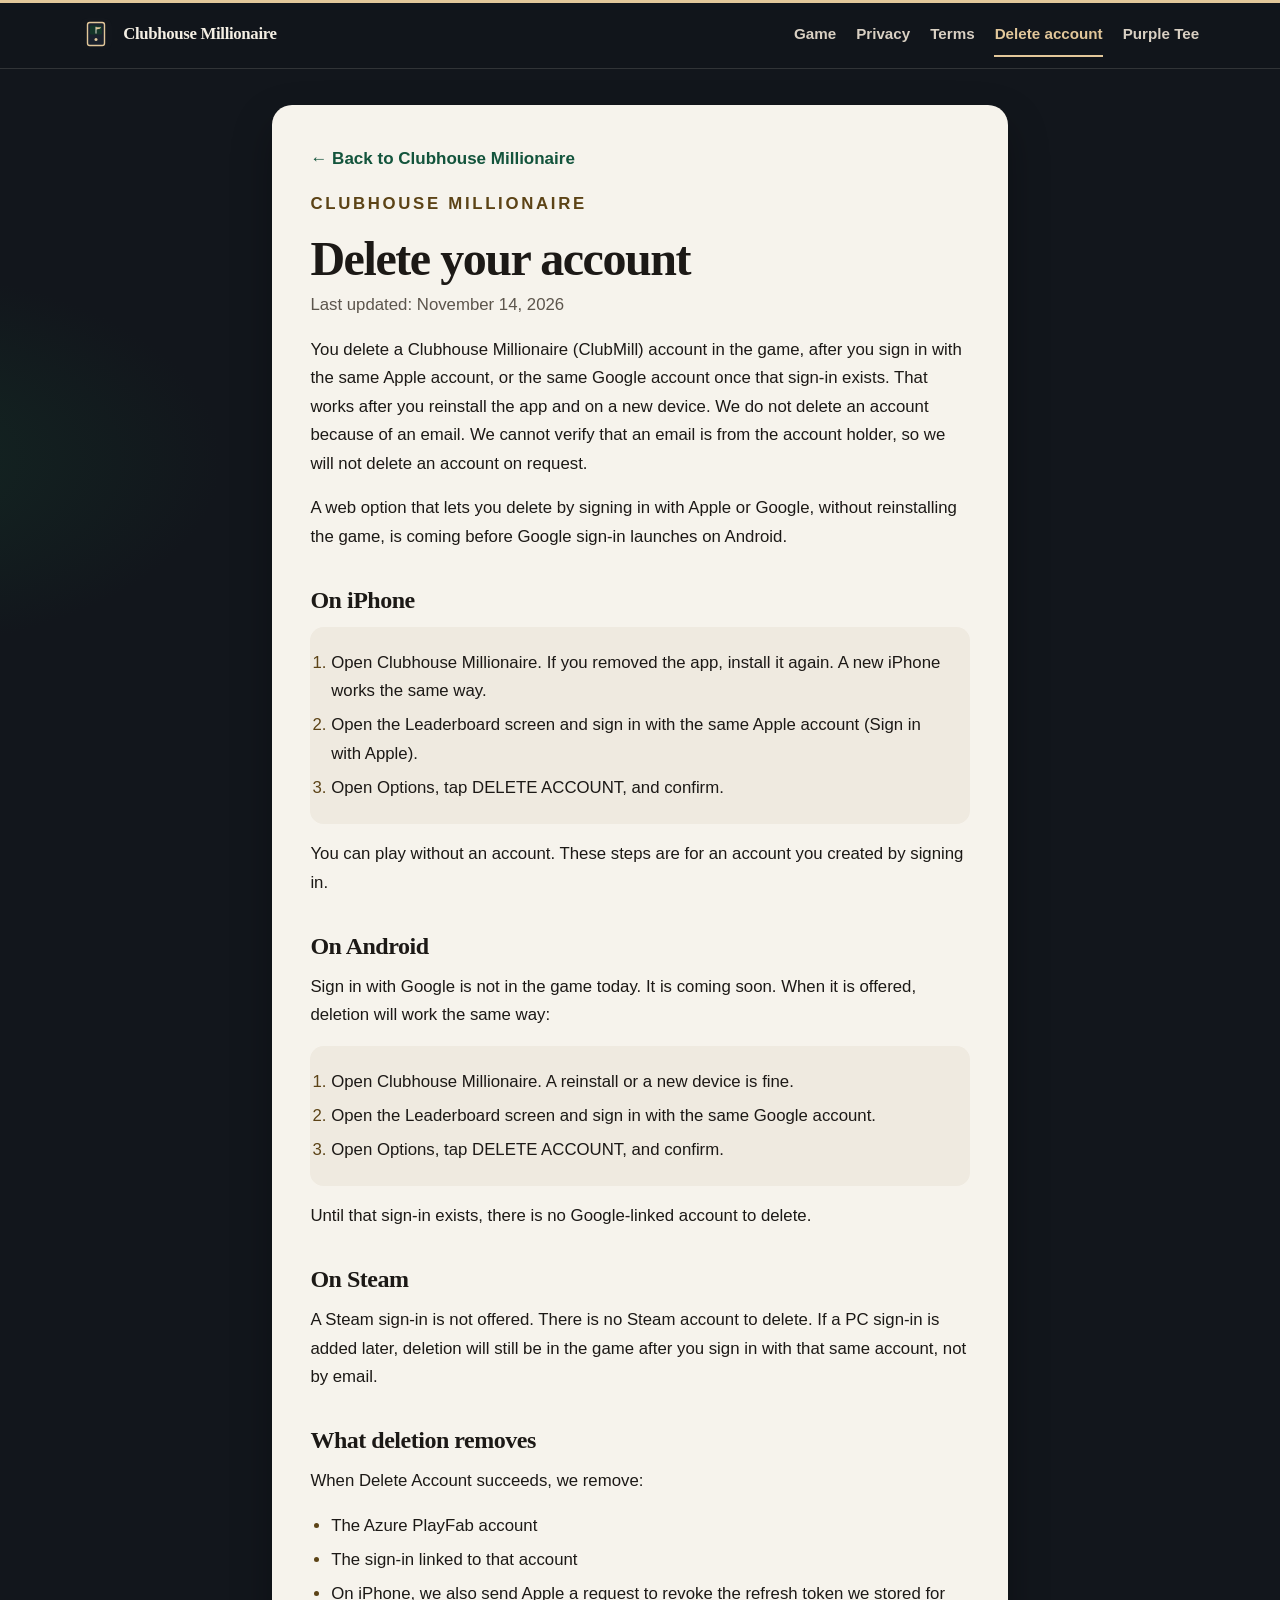
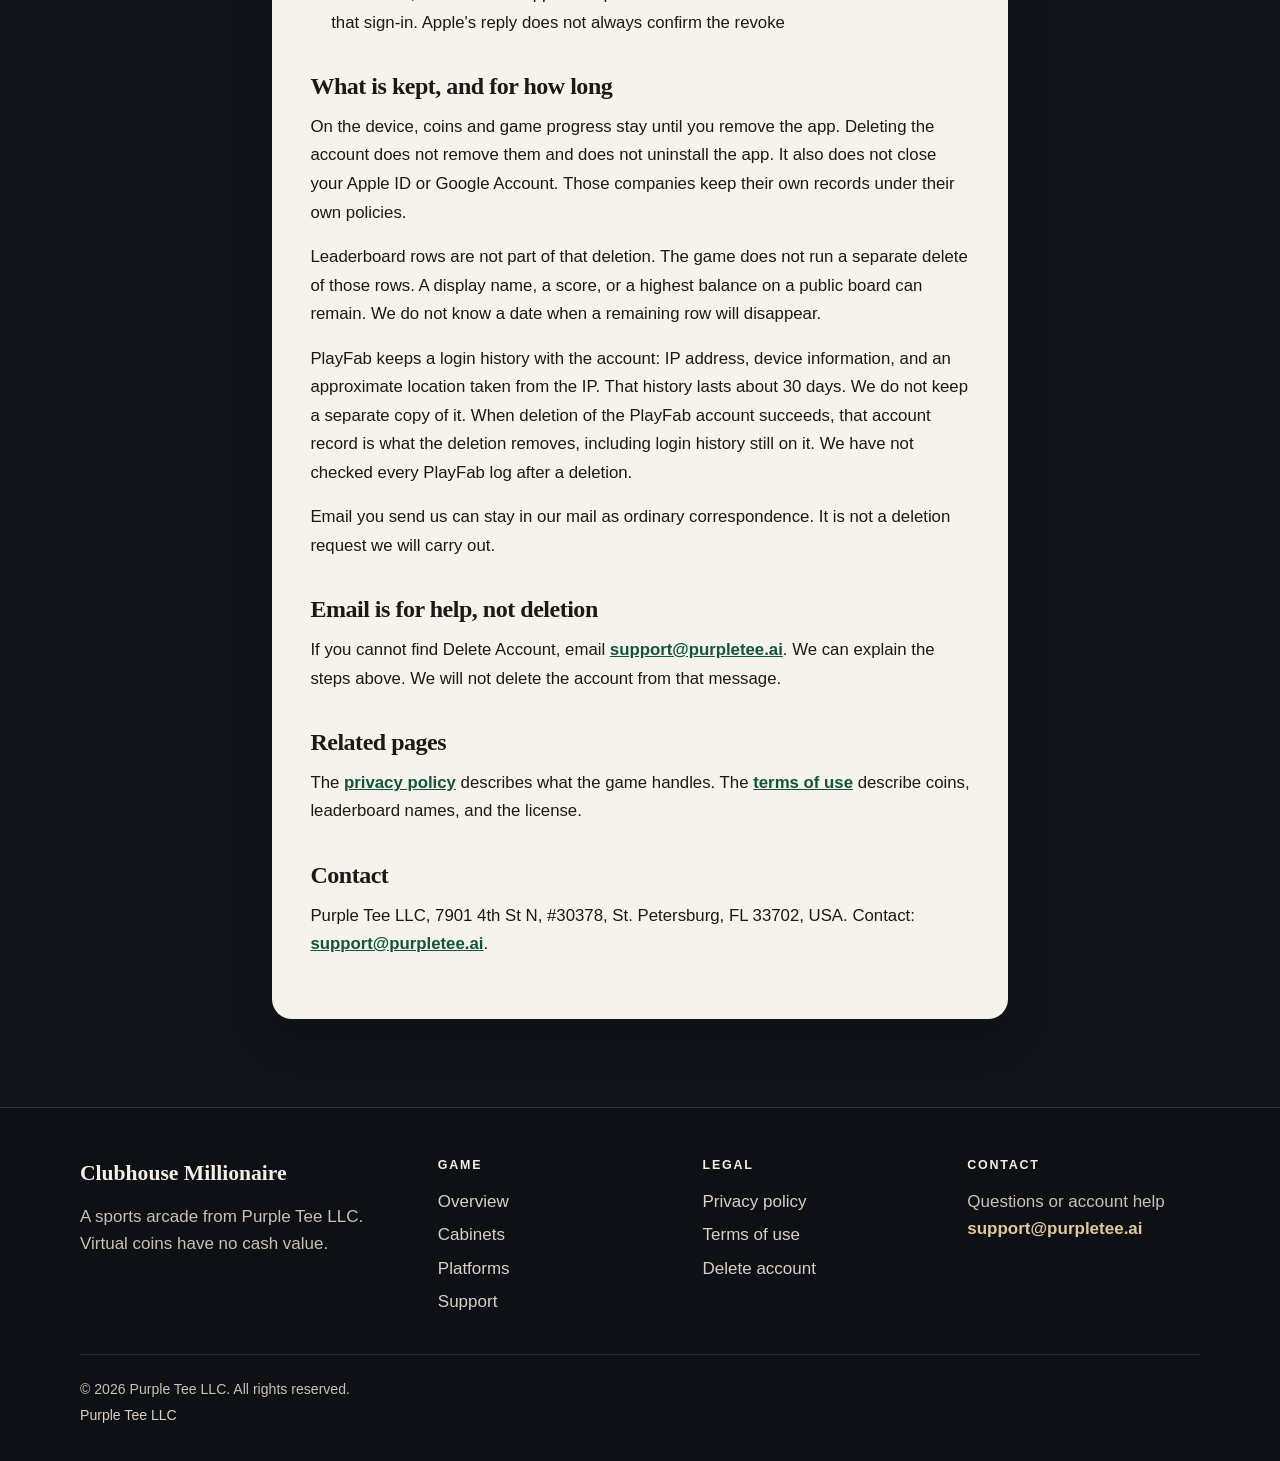
==== commit 14e2b84f: "Correct Clubhouse Millionaire delete steps and leaderboard wording Sign in on the Leaderboard screen" ====
--- a/clubmill-delete-account.html
+++ b/clubmill-delete-account.html
@@ -40,14 +40,14 @@
             <p class="updated">Last updated: November 14, 2026</p>
 
             <p>You delete a Clubhouse Millionaire (ClubMill) account in the game, after you sign in with the same Apple account, or the same Google account once that sign-in exists. That works after you reinstall the app and on a new device. We do not delete an account because of an email. We cannot verify that an email is from the account holder, so we will not delete an account on request.</p>
+            <p>A web option that lets you delete by signing in with Apple or Google, without reinstalling the game, is coming before Google sign-in launches on Android.</p>
 
             <section>
                 <h2>On iPhone</h2>
                 <ol class="steps">
                     <li>Open Clubhouse Millionaire. If you removed the app, install it again. A new iPhone works the same way.</li>
-                    <li>Open the Leaderboard screen.</li>
-                    <li>Sign in with the same Apple account (Sign in with Apple).</li>
-                    <li>Choose Delete Account and confirm.</li>
+                    <li>Open the Leaderboard screen and sign in with the same Apple account (Sign in with Apple).</li>
+                    <li>Open Options, tap DELETE ACCOUNT, and confirm.</li>
                 </ol>
                 <p>You can play without an account. These steps are for an account you created by signing in.</p>
             </section>
@@ -57,9 +57,8 @@
                 <p>Sign in with Google is not in the game today. It is coming soon. When it is offered, deletion will work the same way:</p>
                 <ol class="steps">
                     <li>Open Clubhouse Millionaire. A reinstall or a new device is fine.</li>
-                    <li>Open the Leaderboard screen.</li>
-                    <li>Sign in with the same Google account.</li>
-                    <li>Choose Delete Account and confirm.</li>
+                    <li>Open the Leaderboard screen and sign in with the same Google account.</li>
+                    <li>Open Options, tap DELETE ACCOUNT, and confirm.</li>
                 </ol>
                 <p>Until that sign-in exists, there is no Google-linked account to delete.</p>
             </section>
@@ -82,7 +81,7 @@
             <section>
                 <h2>What is kept, and for how long</h2>
                 <p>On the device, coins and game progress stay until you remove the app. Deleting the account does not remove them and does not uninstall the app. It also does not close your Apple ID or Google Account. Those companies keep their own records under their own policies.</p>
-                <p>Leaderboard rows are not part of that deletion. The game does not run a separate delete of those rows, and a row has been seen to come back after an account was deleted. A display name, a score, or a highest balance on a public board can remain. We do not know a date when a remaining row will disappear.</p>
+                <p>Leaderboard rows are not part of that deletion. The game does not run a separate delete of those rows. A display name, a score, or a highest balance on a public board can remain. We do not know a date when a remaining row will disappear.</p>
                 <p>PlayFab keeps a login history with the account: IP address, device information, and an approximate location taken from the IP. That history lasts about 30 days. We do not keep a separate copy of it. When deletion of the PlayFab account succeeds, that account record is what the deletion removes, including login history still on it. We have not checked every PlayFab log after a deletion.</p>
                 <p>Email you send us can stay in our mail as ordinary correspondence. It is not a deletion request we will carry out.</p>
             </section>
--- a/clubmill.css
+++ b/clubmill.css
@@ -493,6 +493,16 @@
     font-size: 0.82rem;
 }
 
+.mock-caption {
+    display: block;
+    margin-top: 0.15rem;
+    color: var(--brass);
+    font-size: 0.72rem;
+    font-weight: 700;
+    letter-spacing: 0.14em;
+    text-transform: uppercase;
+}
+
 .slot-grid figcaption {
     margin-top: 0.75rem;
     text-align: center;
